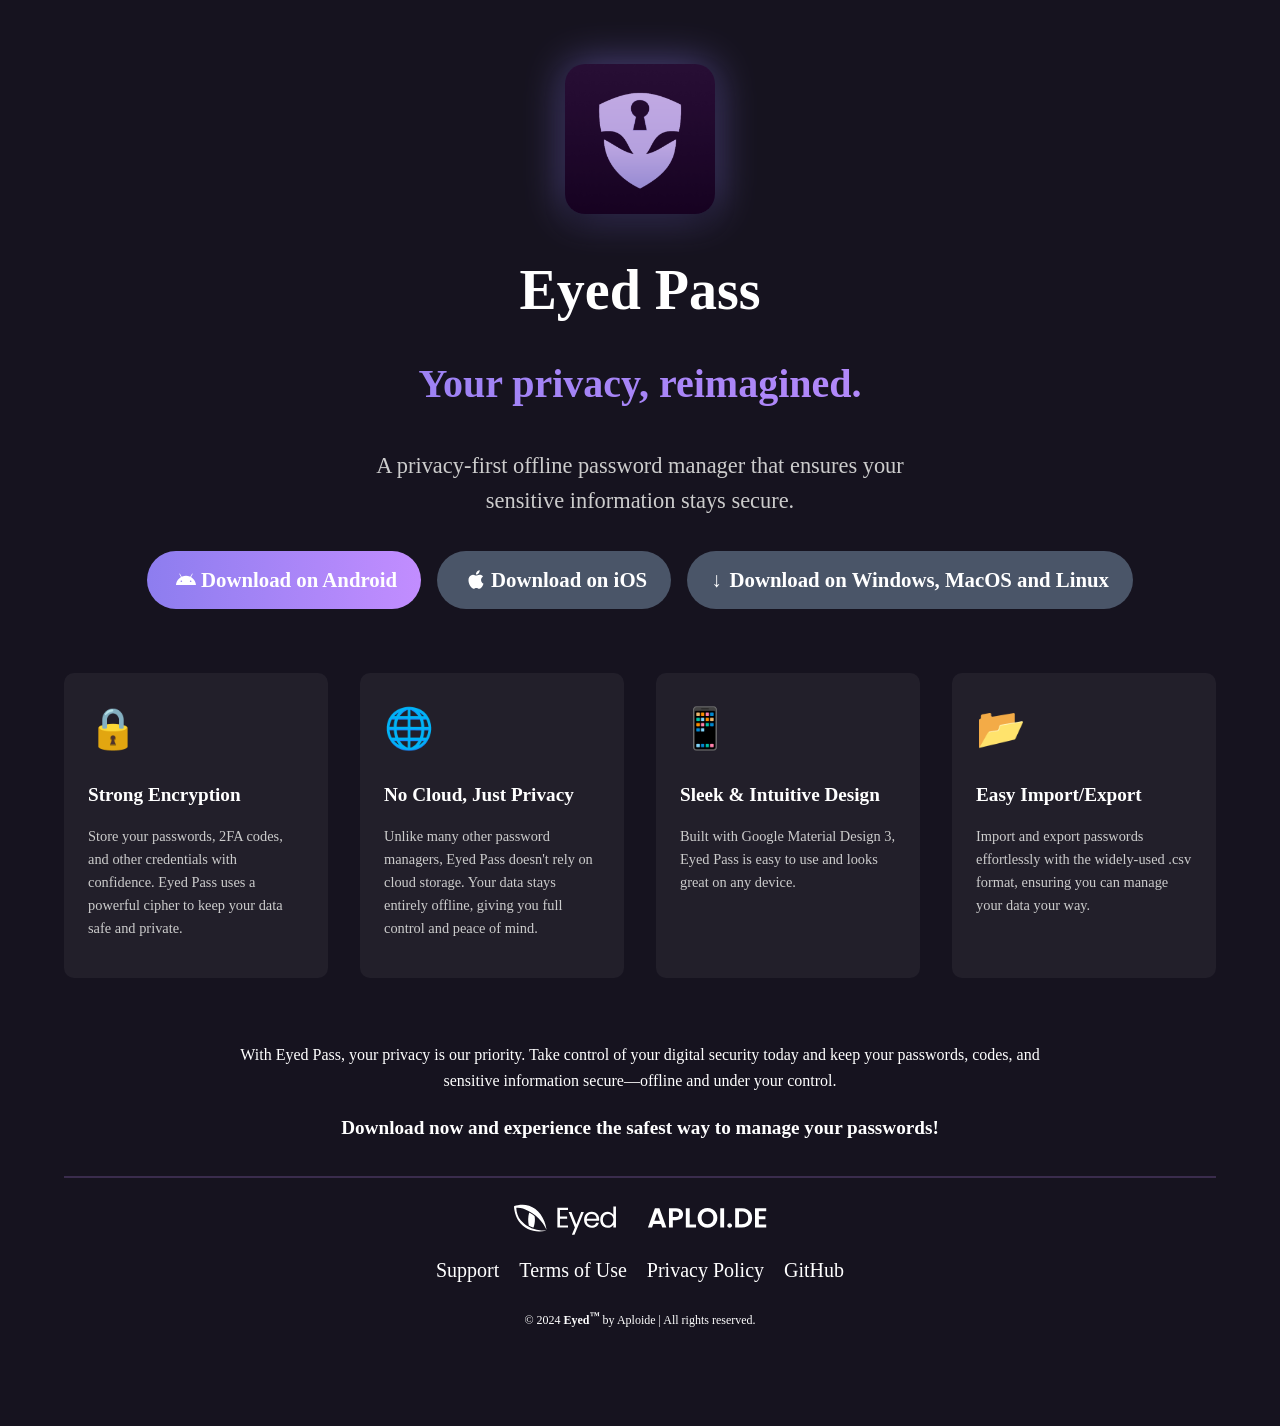
==== eyed-pass/index.html @ a92f7ce1 "Added Eyed Pass, reformatted the code structure" ====
<!DOCTYPE html>
<html lang="en">

<head>
    <meta charset="UTF-8">
    <meta name="viewport" content="width=device-width, initial-scale=1.0">

    <!-- Image preload -->
    <link rel="preload" href="./assets/img/applogo.png" media="all" onload="this.media='all'">

    <!-- Font preload -->
    <link rel="preload" href="/assets/font/Reg.woff2" as="font" type="font/woff2" crossorigin="anonymous">
    <link rel="preload" href="/assets/font/Mdm.woff2" as="font" type="font/woff2" crossorigin="anonymous">

    <!-- CSS Styling -->
    <link rel="stylesheet" href="/assets/css/fonts.css" media="all" onload="this.media='all'">
    <link rel="stylesheet" href="./assets/css/style.css" media="all" onload="this.media='all'">


    <!-- Main metadata -->
    <meta http-equiv="content-type" content="text/html;charset=utf-8" />
    <meta name="viewport" content="width=device-width, initial-scale=1.0">
    <title>Eyed Pass - Private Vault.</title>
    <meta name="description" content="A privacy-first offline password manager that ensures your sensitive informationstays secure.">
    <meta name="author" content="Aploide, Carlo Esposito">
    <link rel="canonical" href="https://aploi.de/eyed-pass/">
    <link rel="shortcut icon" href="./favicon.ico" type="image/png">
    <link rel="icon" type="image/x-icon" href="./favicon.ico">
    <meta property="og:url" content="https://aploi.de/eyed-pass">
    <meta property="og:type" content="website">
    <meta property="og:title" content="Eyed Pass - Private Vault.">
    <meta property="og:description" content="A privacy-first offline password manager that ensures your sensitive informationstays secure.">
    <meta property="og:image" content="/assets/img/eyed-pass.og.jpg">
    <meta property="og:image:alt" content="Eyed Pass Website">
    <meta property="og:locale" content="en_US">
    <meta property="og:site_name" content="Eyed Pass - Private Vault.">

</head>

<body>
    <main>
        <section class="hero">
            <div class="app-icon">
                <div class="icon-glow"></div>
                <img src="./assets/img/applogo.png" alt="Eyed Pass Icon" width="150px" height="150px">
            </div>

            <h1>Eyed Pass</h1>
            <p class="tagline">Your privacy, reimagined.</p>
            <p class="description">A privacy-first offline password manager that ensures your sensitive information
                stays secure.</p>

            <div class="download-buttons">
                <a href="https://play.google.com/store/apps/details?id=de.aploi.eyedpass" class="button">
                    <img src="./assets/img/android.svg" alt="Android Icon" width="30px" height="20px">
                    <span class="text">Download on Android</span>
                </a>
                <a href="" class="button coming-soon">
                    <img src="./assets/img/apple.svg" alt="Apple Icon" width="30px" height="20px">
                    <span class="text">Download on iOS</span>
                    <span class="overlay">Coming Soon</span>
                </a>
                <a href="" class="button coming-soon">
                    <span class="icon">&#x2193;</span>
                    <span class="text">Download on Windows, MacOS and Linux</span>
                    <span class="overlay">Coming Soon</span>
                </a>
            </div>

        </section>

        <section class="features">
            <div class="feature">
                <div class="feature-icon">🔒</div>
                <h3>Strong Encryption</h3>
                <p>Store your passwords, 2FA codes, and other credentials with confidence. Eyed Pass uses a powerful
                    cipher to keep your data safe and private.</p>
            </div>
            <div class="feature">
                <div class="feature-icon">🌐</div>
                <h3>No Cloud, Just Privacy</h3>
                <p>Unlike many other password managers, Eyed Pass doesn't rely on cloud storage. Your data stays
                    entirely offline, giving you full control and peace of mind.</p>
            </div>
            <div class="feature">
                <div class="feature-icon">📱</div>
                <h3>Sleek & Intuitive Design</h3>
                <p>Built with Google Material Design 3, Eyed Pass is easy to use and looks great on any device.</p>
            </div>
            <div class="feature">
                <div class="feature-icon">📂</div>
                <h3>Easy Import/Export</h3>
                <p>Import and export passwords effortlessly with the widely-used .csv format, ensuring you can manage
                    your data your way.</p>
            </div>
        </section>

        <section class="CTA">
            <p>With Eyed Pass, your privacy is our priority. Take control of your digital security today and keep your
                passwords, codes, and sensitive information secure—offline and under your control.</p>
            <p class="emphasis">Download now and experience the safest way to manage your passwords!</p>
        </section>

        <footer>
            <a href="https://aploi.de"><img src="/assets/img/logos.svg" alt="Eyed and Aploide Logos"></a>
            <div class="l-links">
                <a href="mailto:yo@aploi.de">Support</a>
                <a href="https://aploi.de/eyed-TOS">Terms of Use</a>
                <a href="https://aploi.de/privacy">Privacy Policy</a>
                <a href="https://github.com/aploide">GitHub</a>
            </div>
            <div class="copyright">
                <p>© 2024 <strong>Eyed<sup>™</sup></strong> by Aploide | All rights reserved.</p>
            </div>
        </footer>

    </main>
</body>

</html>
---- eyed-pass/assets/css/style.css ----
:root {
    --bg-color: #16131F;
    --text-color: #ffffff;
    --text-secondary: #cccccc;
    --main-accent: #8D7DEF;
    --bright-accent: #C28DFF;
    --non-focused-accent: #c28dff34;
}

body, html {
    margin: 0 auto;
    padding: 2rem;
    max-width: 1700px;
    font-family: 'Reg';
    background-color: var(--bg-color);
    color: var(--text-color);
    line-height: 1.6;
}

.hero {
    text-align: center;
    margin-bottom: 4rem;
}

.app-icon {
    position: relative;
    width: 150px;
    height: 150px;
    margin: 0 auto 2rem;
}

.icon-glow {
    position: absolute;
    top: 0;
    left: 0;
    width: 100%;
    height: 100%;
    background-color: var(--main-accent);
    border-radius: 20px;
    filter: blur(20px);
    opacity: 0.5;
    animation: glow 5s infinite alternate;
}

@keyframes glow {
    0% { opacity: 0.2; }
    100% { opacity: 0.3; }
}

.app-icon img {
    position: relative;
    border-radius: 20px;
    box-shadow: 0 10px 20px rgba(0, 0, 0, 0.3);
}

h1 {
    font-family: 'Mdm';
    font-size: 3.5rem;
    margin: 1rem;
}

.tagline {
    font-size: 2.5rem;
    font-weight: bold;
    background: linear-gradient(to right, var(--main-accent), var(--bright-accent));
    -webkit-background-clip: text;
    background-clip: text;
    -webkit-text-fill-color: transparent;
    margin: 1rem;
}

.description {
    font-size: 1.4rem;
    color: var(--text-secondary);
    max-width: 600px;
    margin: 2rem auto 2rem;
}

.download-buttons {
    display: flex;
    flex-wrap: wrap;
    justify-content: center;
    gap: 1rem;
    margin: 2rem auto 2rem;
}

.button {
    display: inline-flex;
    align-items: center;
    padding: 0.75rem 1.5rem;
    border-radius: 99px;
    background: linear-gradient(to right, var(--main-accent), var(--bright-accent));
    color: var(--text-color);
    text-decoration: none;
    font-size: 1.3rem;
    font-weight: bold;
    transition: all 0.3s ease;
    position: relative;
    overflow: hidden;
    display: flex;
    align-items: center;
    justify-content: center;
}

.button:hover {
    transform: translateY(-2px);
    box-shadow: 0 4px 6px rgba(0, 0, 0, 0.1);
}

.button.coming-soon {
    background: #4a5568;
    cursor: not-allowed;
}

.button .icon {
    margin-right: 0.5rem;
}

.button .overlay {
    position: absolute;
    top: 0;
    left: 0;
    width: 100%;
    height: 100%;
    display: flex;
    align-items: center;
    justify-content: center;
    background-color: rgba(0, 0, 0, 0.8);
    opacity: 0;
    transition: opacity 0.3s ease;
}

.button.coming-soon:hover .overlay {
    opacity: 1;
}

.features {
    display: grid;
    grid-template-columns: repeat(auto-fit, minmax(250px, 1fr));
    gap: 2rem;
    margin-bottom: 4rem;
}

.feature {
    background-color: rgba(255, 255, 255, 0.05);
    border-radius: 10px;
    padding: 1.5rem;
    transition: all 0.3s ease;
}

.feature:hover {
    background-color: rgba(255, 255, 255, 0.1);
    transform: translateY(-5px);
}

.feature-icon {
    font-size: 2.5rem;
    margin-bottom: 1rem;
}

.feature h3 {
    font-size: 1.2rem;
    margin-bottom: 0.5rem;
}

.feature p {
    color: var(--text-secondary);
    font-size: 0.9rem;
}

.CTA {
    text-align: center;
    max-width: 800px;
    margin: 0 auto;
}


.CTA .emphasis {
    font-size: 1.2rem;
    font-weight: bold;
    margin-bottom: 2rem;
}

@media (max-width: 768px) {
    h1 {
        font-size: 3rem;
    }

    .tagline {
        font-size: 2rem;
    }

    .description {
        font-size: 1.25rem;
    }

    .download-buttons {
        flex-direction: column;
        align-items: stretch;
        align-content: center;
    }

    .button {
        width: 80%;
    
    }
}



/* Footer */

footer{
    border-top: 2px solid var(--non-focused-accent);
    padding: 20px;

    display: flex;
    flex-wrap: nowrap;
    flex-direction: column;
    align-items: center;

    gap: 10px;
}

footer img{
    width: clamp(270px, 10vw, 430px);
}

.l-links{
    display: flex;
    flex-wrap: wrap;
    flex-direction: row;
    align-items: center;
    justify-content: center;
    gap: 20px;
}

.l-links a{
    text-decoration: none;
    font-family: 'Mdm';
    font-size: clamp(16px, 2vw, 20px);
    color: white;

    transition: 250ms;
}

.l-links a:hover{
    color: var(--bright-accent);

    transition: 250ms;
}


.copyright{
    font-size: 12px;
}
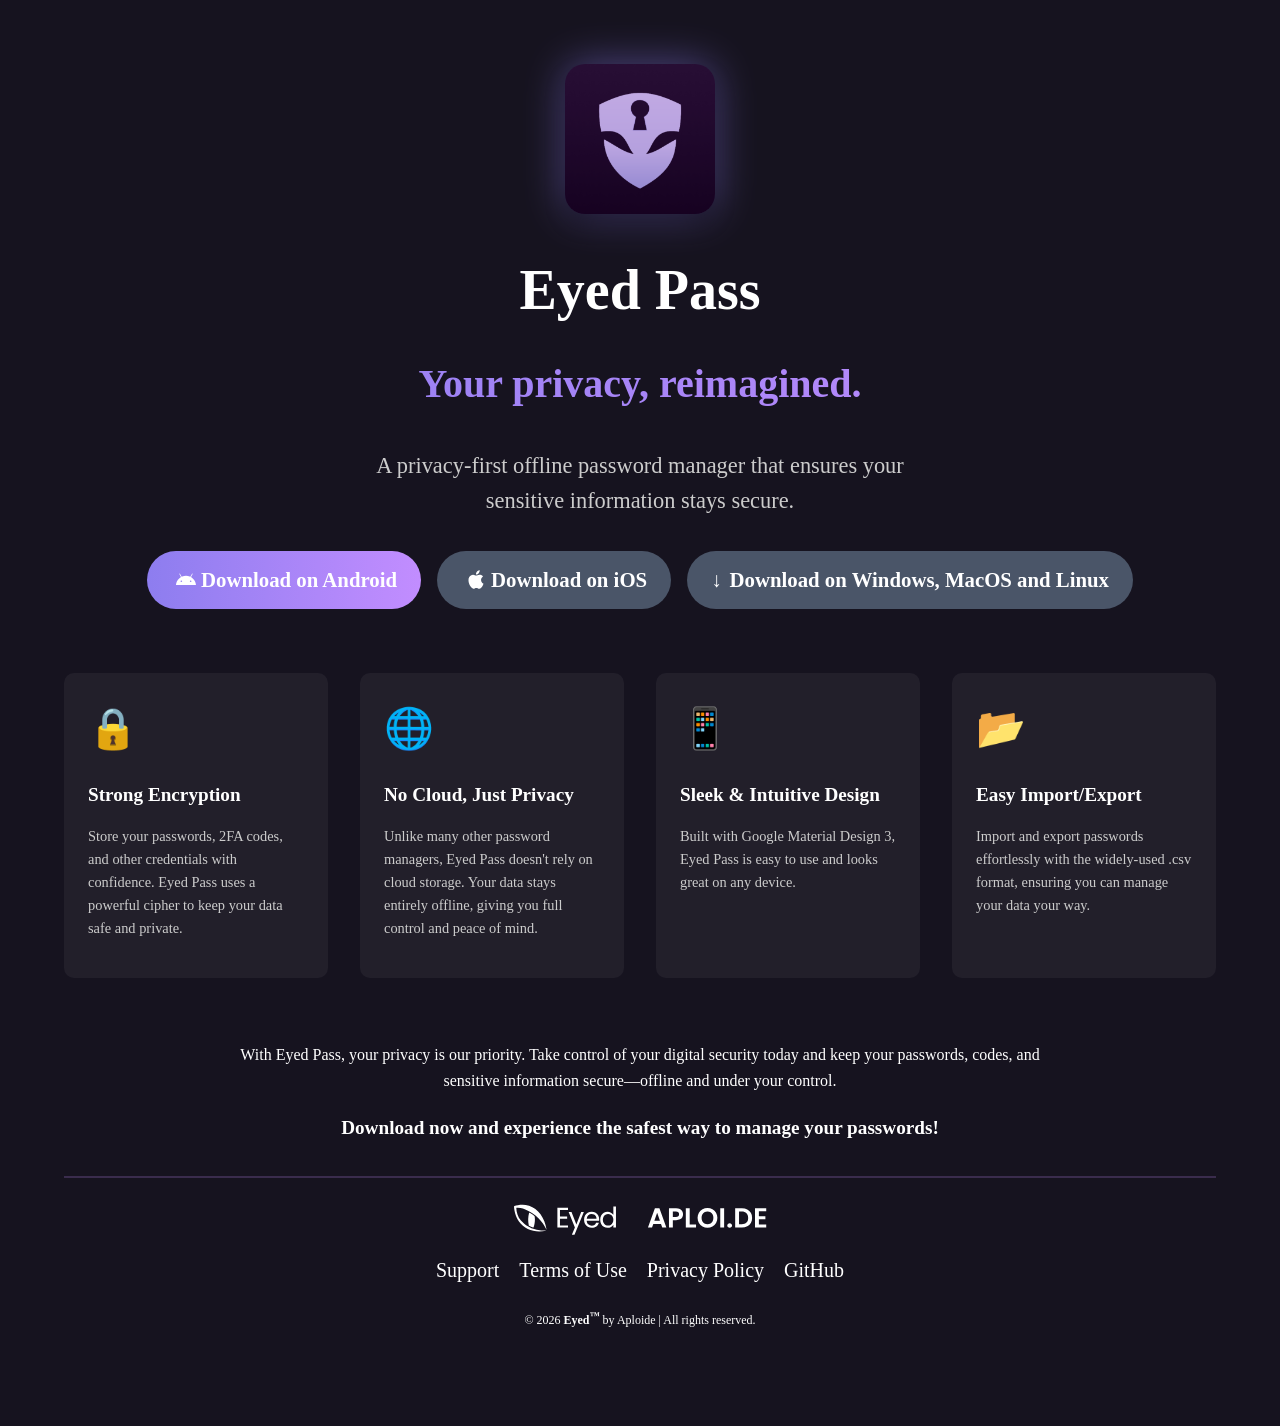
==== commit 1a0c8d3b: "Major Style change on the main page, fixed few elements, optimized the styles." ====
--- a/eyed-pass/index.html
+++ b/eyed-pass/index.html
@@ -15,13 +15,15 @@
     <!-- CSS Styling -->
     <link rel="stylesheet" href="/assets/css/fonts.css" media="all" onload="this.media='all'">
     <link rel="stylesheet" href="./assets/css/style.css" media="all" onload="this.media='all'">
+    <link rel="stylesheet" href="/assets/css/footer.css" media="all" onload="this.media='all'">
 
 
     <!-- Main metadata -->
     <meta http-equiv="content-type" content="text/html;charset=utf-8" />
     <meta name="viewport" content="width=device-width, initial-scale=1.0">
     <title>Eyed Pass - Private Vault.</title>
-    <meta name="description" content="A privacy-first offline password manager that ensures your sensitive informationstays secure.">
+    <meta name="description"
+        content="A privacy-first offline password manager that ensures your sensitive informationstays secure.">
     <meta name="author" content="Aploide, Carlo Esposito">
     <link rel="canonical" href="https://aploi.de/eyed-pass/">
     <link rel="shortcut icon" href="./favicon.ico" type="image/png">
@@ -29,7 +31,8 @@
     <meta property="og:url" content="https://aploi.de/eyed-pass">
     <meta property="og:type" content="website">
     <meta property="og:title" content="Eyed Pass - Private Vault.">
-    <meta property="og:description" content="A privacy-first offline password manager that ensures your sensitive informationstays secure.">
+    <meta property="og:description"
+        content="A privacy-first offline password manager that ensures your sensitive informationstays secure.">
     <meta property="og:image" content="/assets/img/eyed-pass.og.jpg">
     <meta property="og:image:alt" content="Eyed Pass Website">
     <meta property="og:locale" content="en_US">
@@ -110,11 +113,16 @@
                 <a href="https://github.com/aploide">GitHub</a>
             </div>
             <div class="copyright">
-                <p>© 2024 <strong>Eyed<sup>™</sup></strong> by Aploide | All rights reserved.</p>
+                <p>© <span id="current-year"></span> <strong>Eyed<sup>™</sup></strong> by Aploide | All rights reserved.
+                </p>
             </div>
         </footer>
 
     </main>
+    <script>
+        // Current year Copyright
+        document.getElementById('current-year').textContent = new Date().getFullYear();
+    </script>
 </body>
 
 </html>
--- a/eyed-pass/assets/css/style.css
+++ b/eyed-pass/assets/css/style.css
@@ -205,52 +205,3 @@
     
     }
 }
-
-
-
-/* Footer */
-
-footer{
-    border-top: 2px solid var(--non-focused-accent);
-    padding: 20px;
-
-    display: flex;
-    flex-wrap: nowrap;
-    flex-direction: column;
-    align-items: center;
-
-    gap: 10px;
-}
-
-footer img{
-    width: clamp(270px, 10vw, 430px);
-}
-
-.l-links{
-    display: flex;
-    flex-wrap: wrap;
-    flex-direction: row;
-    align-items: center;
-    justify-content: center;
-    gap: 20px;
-}
-
-.l-links a{
-    text-decoration: none;
-    font-family: 'Mdm';
-    font-size: clamp(16px, 2vw, 20px);
-    color: white;
-
-    transition: 250ms;
-}
-
-.l-links a:hover{
-    color: var(--bright-accent);
-
-    transition: 250ms;
-}
-
-
-.copyright{
-    font-size: 12px;
-}
--- a/assets/css/footer.css
+++ b/assets/css/footer.css
@@ -0,0 +1,49 @@
+/* Footer */
+
+footer{
+    border-top: 2px solid var(--non-focused-accent);
+    padding: 20px;
+
+    display: flex;
+    flex-wrap: nowrap;
+    flex-direction: column;
+    align-items: center;
+
+    gap: 10px;
+}
+
+footer img{
+    width: clamp(270px, 10vw, 430px);
+}
+
+.l-links{
+    display: flex;
+    flex-wrap: wrap;
+    flex-direction: row;
+    align-items: center;
+    justify-content: center;
+    gap: 20px;
+}
+
+.l-links a{
+    text-decoration: none;
+    font-family: 'Mdm';
+    font-size: clamp(16px, 2vw, 20px);
+    color: white;
+
+    transition: 250ms;
+}
+
+.l-links a:hover{
+    color: var(--bright-accent);
+
+    transition: 250ms;
+}
+
+.copyright{
+    font-size: 12px;
+}
+
+.copyright span{
+    display: inline;
+}
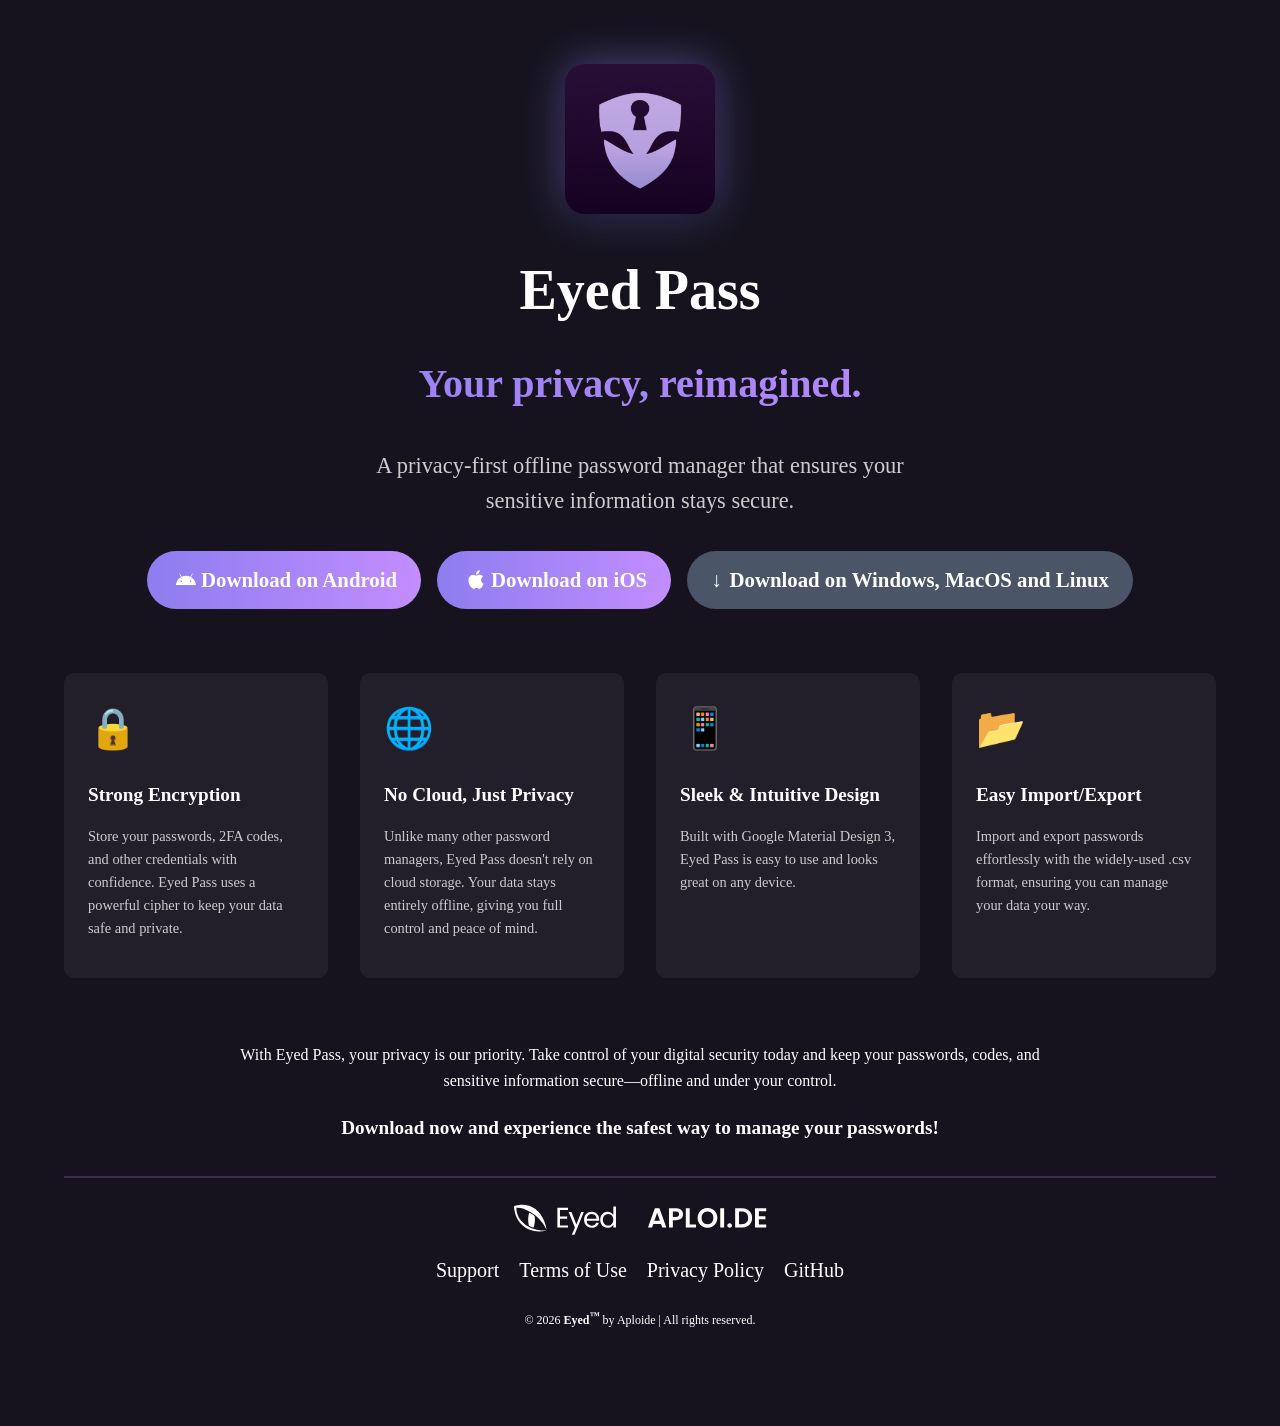
==== commit bb7e991e: "added the appstore download" ====
--- a/eyed-pass/index.html
+++ b/eyed-pass/index.html
@@ -58,7 +58,7 @@
                     <img src="./assets/img/android.svg" alt="Android Icon" width="30px" height="20px">
                     <span class="text">Download on Android</span>
                 </a>
-                <a href="" class="button coming-soon">
+                <a href="https://apps.apple.com/app/id6740422484" class="button">
                     <img src="./assets/img/apple.svg" alt="Apple Icon" width="30px" height="20px">
                     <span class="text">Download on iOS</span>
                     <span class="overlay">Coming Soon</span>
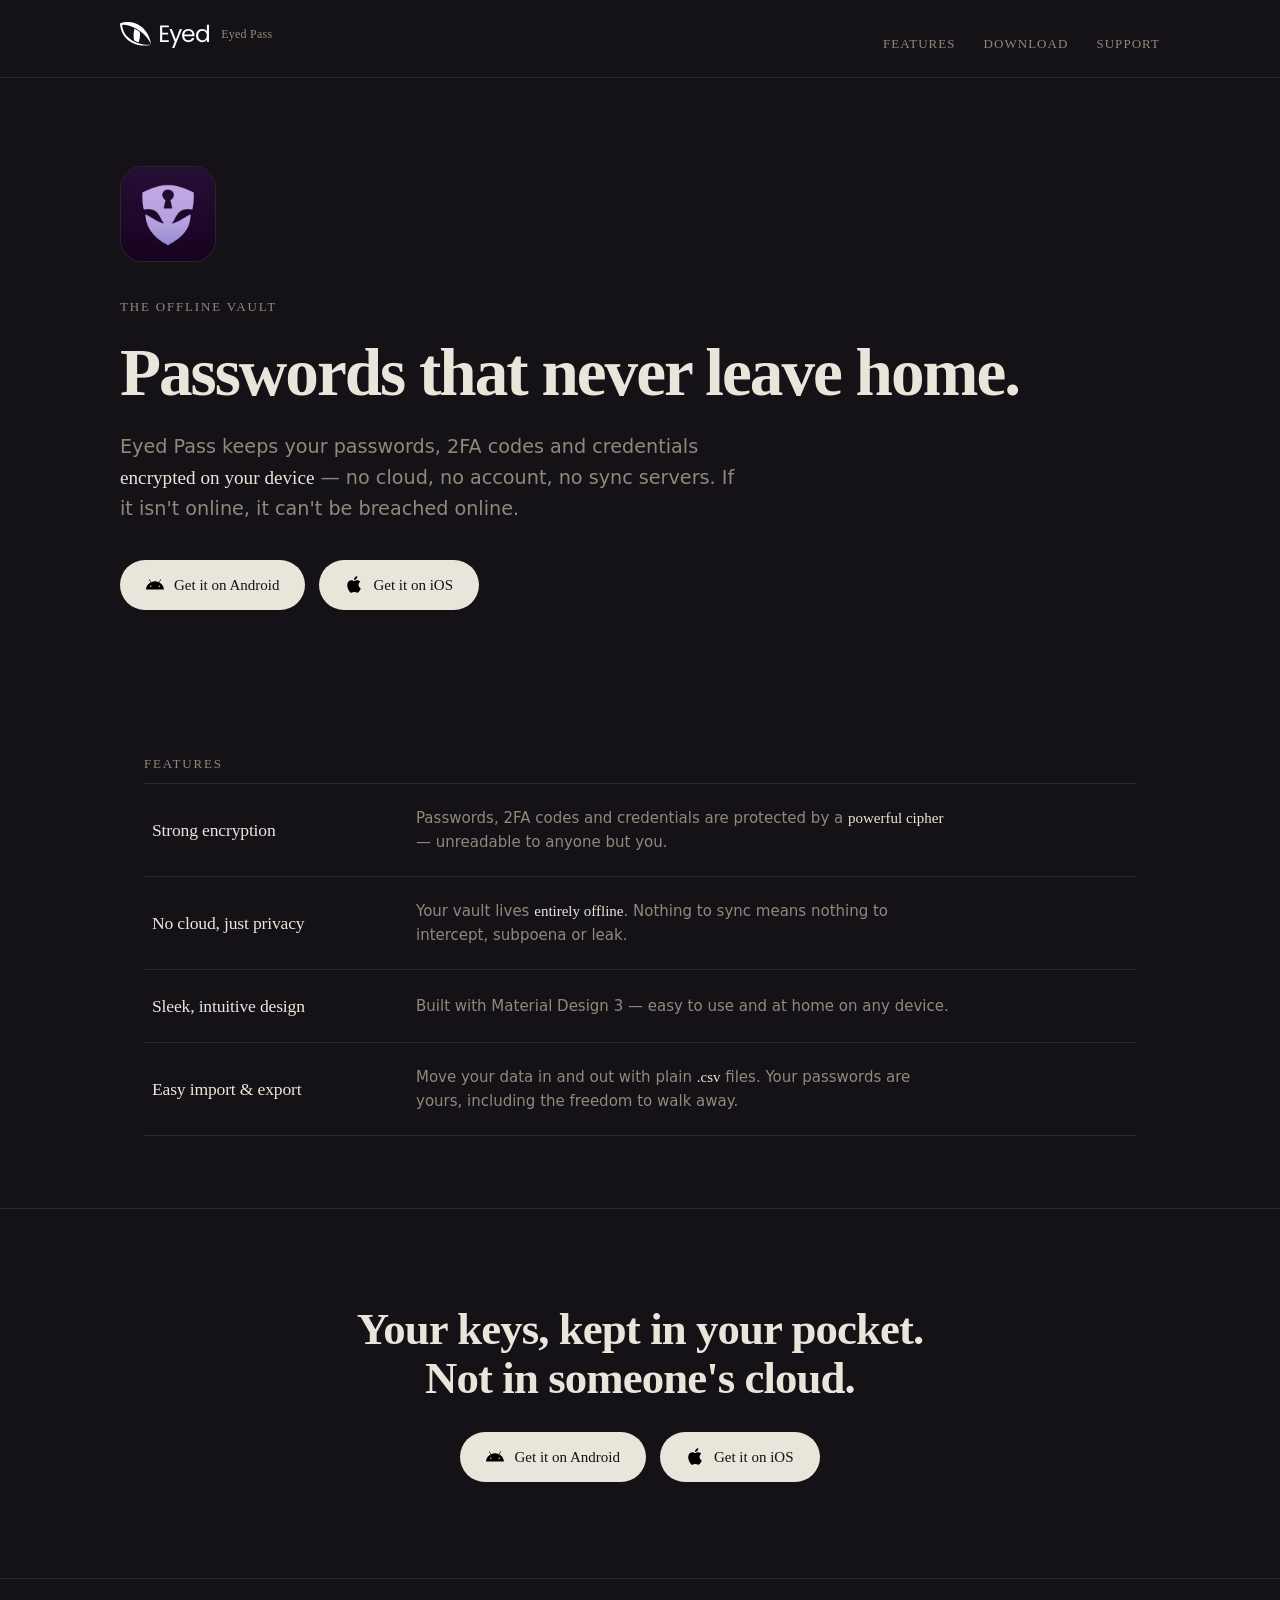
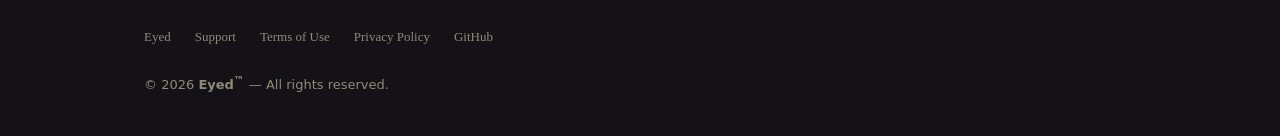
==== commit 868a8c20: "Restructure Eyed pages: split Eyed into Eyed Out and Eyed Pass, add shared page styles - Rename Eyed" ====
--- a/eyed-pass/index.html
+++ b/eyed-pass/index.html
@@ -1,128 +1,130 @@
 <!DOCTYPE html>
 <html lang="en">
-
 <head>
     <meta charset="UTF-8">
     <meta name="viewport" content="width=device-width, initial-scale=1.0">
 
-    <!-- Image preload -->
-    <link rel="preload" href="./assets/img/applogo.png" media="all" onload="this.media='all'">
-
-    <!-- Font preload -->
+    <!-- Fonts preload -->
     <link rel="preload" href="/assets/font/Reg.woff2" as="font" type="font/woff2" crossorigin="anonymous">
+    <link rel="preload" href="/assets/font/SBld.woff2" as="font" type="font/woff2" crossorigin="anonymous">
     <link rel="preload" href="/assets/font/Mdm.woff2" as="font" type="font/woff2" crossorigin="anonymous">
+    <link rel="preload" href="/assets/font/XBld.woff2" as="font" type="font/woff2" crossorigin="anonymous">
 
     <!-- CSS Styling -->
-    <link rel="stylesheet" href="/assets/css/fonts.css" media="all" onload="this.media='all'">
-    <link rel="stylesheet" href="./assets/css/style.css" media="all" onload="this.media='all'">
-    <link rel="stylesheet" href="/assets/css/footer.css" media="all" onload="this.media='all'">
-
+    <link rel="stylesheet" href="/assets/css/fonts.css">
+    <link rel="stylesheet" href="/assets/css/home.css">
+    <link rel="stylesheet" href="/assets/css/page.css">
 
     <!-- Main metadata -->
-    <meta http-equiv="content-type" content="text/html;charset=utf-8" />
-    <meta name="viewport" content="width=device-width, initial-scale=1.0">
-    <title>Eyed Pass - Private Vault.</title>
-    <meta name="description"
-        content="A privacy-first offline password manager that ensures your sensitive informationstays secure.">
-    <meta name="author" content="Aploide, Carlo Esposito">
+    <title>Eyed Pass — The Offline Vault</title>
+    <meta name="description" content="A privacy-first offline password manager that keeps your passwords, 2FA codes and sensitive information on your device — never in a cloud.">
+    <meta name="author" content="Eyed, Carlo Esposito">
     <link rel="canonical" href="https://aploi.de/eyed-pass/">
     <link rel="shortcut icon" href="./favicon.ico" type="image/png">
     <link rel="icon" type="image/x-icon" href="./favicon.ico">
     <meta property="og:url" content="https://aploi.de/eyed-pass">
     <meta property="og:type" content="website">
-    <meta property="og:title" content="Eyed Pass - Private Vault.">
-    <meta property="og:description"
-        content="A privacy-first offline password manager that ensures your sensitive informationstays secure.">
+    <meta property="og:title" content="Eyed Pass — The Offline Vault">
+    <meta property="og:description" content="A privacy-first offline password manager that keeps your passwords, 2FA codes and sensitive information on your device — never in a cloud.">
     <meta property="og:image" content="/assets/img/eyed-pass.og.jpg">
     <meta property="og:image:alt" content="Eyed Pass Website">
     <meta property="og:locale" content="en_US">
-    <meta property="og:site_name" content="Eyed Pass - Private Vault.">
+    <meta property="og:site_name" content="Eyed Pass — The Offline Vault">
+</head>
+<body>
 
-</head>
+    <nav>
+        <div class="wrap nav-inner">
+            <a href="/" class="wordmark">
+                <img src="/assets/img/Logo.svg" alt="Eyed" height="26">
+                <small>Eyed Pass</small>
+            </a>
+            <div class="nav-links">
+                <a href="#features">Features</a>
+                <a href="#download">Download</a>
+                <a href="mailto:yo@aploi.de">Support</a>
+            </div>
+        </div>
+    </nav>
 
-<body>
-    <main>
-        <section class="hero">
-            <div class="app-icon">
-                <div class="icon-glow"></div>
-                <img src="./assets/img/applogo.png" alt="Eyed Pass Icon" width="150px" height="150px">
-            </div>
-
-            <h1>Eyed Pass</h1>
-            <p class="tagline">Your privacy, reimagined.</p>
-            <p class="description">A privacy-first offline password manager that ensures your sensitive information
-                stays secure.</p>
-
-            <div class="download-buttons">
-                <a href="https://play.google.com/store/apps/details?id=de.aploi.eyedpass" class="button">
-                    <img src="./assets/img/android.svg" alt="Android Icon" width="30px" height="20px">
-                    <span class="text">Download on Android</span>
+    <header class="hero-product wrap">
+        <img class="app-icon" src="./assets/img/applogo.png" alt="Eyed Pass app icon" width="96" height="96">
+        <p class="eyebrow">The offline vault</p>
+        <h1>Passwords that never leave home.</h1>
+        <p class="lede">
+            Eyed Pass keeps your passwords, 2FA codes and credentials
+            <strong>encrypted on your device</strong> — no cloud, no account,
+            no sync servers. If it isn't online, it can't be breached online.
+        </p>
+        <div class="hero-actions" id="download">
+            <div class="download-list">
+                <a href="https://play.google.com/store/apps/details?id=de.aploi.eyedpass" class="btn">
+                    <img src="./assets/img/android.svg" alt="">
+                    Get it on Android
                 </a>
-                <a href="https://apps.apple.com/app/id6740422484" class="button">
-                    <img src="./assets/img/apple.svg" alt="Apple Icon" width="30px" height="20px">
-                    <span class="text">Download on iOS</span>
-                    <span class="overlay">Coming Soon</span>
-                </a>
-                <a href="" class="button coming-soon">
-                    <span class="icon">&#x2193;</span>
-                    <span class="text">Download on Windows, MacOS and Linux</span>
-                    <span class="overlay">Coming Soon</span>
+                <a href="https://apps.apple.com/app/id6740422484" class="btn">
+                    <img src="./assets/img/apple.svg" alt="">
+                    Get it on iOS
                 </a>
             </div>
+        </div>
+    </header>
 
-        </section>
+    <section class="page-section" id="features">
+        <div class="wrap">
+            <p class="section-label">Features</p>
+            <ul class="feature-list">
+                <li class="no-icon">
+                    <span class="feature-name">Strong encryption</span>
+                    <span class="feature-desc">Passwords, 2FA codes and credentials are protected by a <b>powerful cipher</b> — unreadable to anyone but you.</span>
+                </li>
+                <li class="no-icon">
+                    <span class="feature-name">No cloud, just privacy</span>
+                    <span class="feature-desc">Your vault lives <b>entirely offline</b>. Nothing to sync means nothing to intercept, subpoena or leak.</span>
+                </li>
+                <li class="no-icon">
+                    <span class="feature-name">Sleek, intuitive design</span>
+                    <span class="feature-desc">Built with Material Design 3 — easy to use and at home on any device.</span>
+                </li>
+                <li class="no-icon">
+                    <span class="feature-name">Easy import &amp; export</span>
+                    <span class="feature-desc">Move your data in and out with plain <b>.csv</b> files. Your passwords are yours, including the freedom to walk away.</span>
+                </li>
+            </ul>
+        </div>
+    </section>
 
-        <section class="features">
-            <div class="feature">
-                <div class="feature-icon">🔒</div>
-                <h3>Strong Encryption</h3>
-                <p>Store your passwords, 2FA codes, and other credentials with confidence. Eyed Pass uses a powerful
-                    cipher to keep your data safe and private.</p>
+    <section class="closing">
+        <div class="wrap">
+            <h2>Your keys, kept in your pocket.<br>Not in someone's cloud.</h2>
+            <div class="download-list" style="justify-content: center;">
+                <a href="https://play.google.com/store/apps/details?id=de.aploi.eyedpass" class="btn">
+                    <img src="./assets/img/android.svg" alt="">
+                    Get it on Android
+                </a>
+                <a href="https://apps.apple.com/app/id6740422484" class="btn">
+                    <img src="./assets/img/apple.svg" alt="">
+                    Get it on iOS
+                </a>
             </div>
-            <div class="feature">
-                <div class="feature-icon">🌐</div>
-                <h3>No Cloud, Just Privacy</h3>
-                <p>Unlike many other password managers, Eyed Pass doesn't rely on cloud storage. Your data stays
-                    entirely offline, giving you full control and peace of mind.</p>
-            </div>
-            <div class="feature">
-                <div class="feature-icon">📱</div>
-                <h3>Sleek & Intuitive Design</h3>
-                <p>Built with Google Material Design 3, Eyed Pass is easy to use and looks great on any device.</p>
-            </div>
-            <div class="feature">
-                <div class="feature-icon">📂</div>
-                <h3>Easy Import/Export</h3>
-                <p>Import and export passwords effortlessly with the widely-used .csv format, ensuring you can manage
-                    your data your way.</p>
-            </div>
-        </section>
+        </div>
+    </section>
 
-        <section class="CTA">
-            <p>With Eyed Pass, your privacy is our priority. Take control of your digital security today and keep your
-                passwords, codes, and sensitive information secure—offline and under your control.</p>
-            <p class="emphasis">Download now and experience the safest way to manage your passwords!</p>
-        </section>
-
-        <footer>
-            <a href="https://aploi.de"><img src="/assets/img/logos.svg" alt="Eyed and Aploide Logos"></a>
-            <div class="l-links">
+    <footer>
+        <div class="wrap footer-inner">
+            <div class="footer-links">
+                <a href="https://aploi.de">Eyed</a>
                 <a href="mailto:yo@aploi.de">Support</a>
-                <a href="https://aploi.de/eyed-TOS">Terms of Use</a>
-                <a href="https://aploi.de/privacy">Privacy Policy</a>
+                <a href="/eyed-TOS/">Terms of Use</a>
+                <a href="/privacy/">Privacy Policy</a>
                 <a href="https://github.com/aploide">GitHub</a>
             </div>
-            <div class="copyright">
-                <p>© <span id="current-year"></span> <strong>Eyed<sup>™</sup></strong> by Aploide | All rights reserved.
-                </p>
-            </div>
-        </footer>
+            <p class="copyright">© <span id="current-year"></span> <strong>Eyed<sup>™</sup></strong> — All rights reserved.</p>
+        </div>
+    </footer>
 
-    </main>
     <script>
-        // Current year Copyright
         document.getElementById('current-year').textContent = new Date().getFullYear();
     </script>
 </body>
-
-</html>+</html>
--- a/assets/css/home.css
+++ b/assets/css/home.css
@@ -0,0 +1,442 @@
+/* Eyed — homepage. Ivory on warm charcoal, everywhere — the eye included. */
+
+:root {
+    --ink: #141216;
+    --ink-2: #191619;
+    --paper: #EAE5DA;
+    --dim: #8F897C;
+    --line: #2B272E;
+    --accent: #8FAE9F;
+}
+
+* {
+    margin: 0;
+    padding: 0;
+    box-sizing: border-box;
+}
+
+::selection {
+    background: var(--paper);
+    color: var(--ink);
+}
+
+html {
+    scroll-behavior: smooth;
+}
+
+body {
+    font-family: 'Reg', system-ui, sans-serif;
+    background: var(--ink);
+    color: var(--paper);
+    line-height: 1.6;
+    min-height: 100vh;
+    -webkit-font-smoothing: antialiased;
+}
+
+a {
+    color: inherit;
+}
+
+.wrap {
+    max-width: 1040px;
+    margin: 0 auto;
+    padding: 0 24px;
+}
+
+/* ---------- nav ---------- */
+
+nav {
+    border-bottom: 1px solid var(--line);
+}
+
+.nav-inner {
+    display: flex;
+    align-items: baseline;
+    justify-content: space-between;
+    padding: 22px 0;
+}
+
+.wordmark {
+    display: flex;
+    align-items: center;
+    text-decoration: none;
+}
+
+.wordmark img {
+    display: block;
+    height: 26px;
+    width: auto;
+}
+
+.wordmark small {
+    font-family: 'Reg';
+    font-size: 12px;
+    color: var(--dim);
+    letter-spacing: 0.02em;
+    margin-left: 12px;
+}
+
+.nav-links {
+    display: flex;
+    gap: 28px;
+}
+
+.nav-links a {
+    font-family: 'Mdm';
+    font-size: 13px;
+    letter-spacing: 0.08em;
+    text-transform: uppercase;
+    text-decoration: none;
+    color: var(--dim);
+    transition: color 0.2s;
+}
+
+.nav-links a:hover,
+.nav-links a:focus-visible {
+    color: var(--paper);
+}
+
+/* ---------- hero ---------- */
+
+.hero {
+    display: grid;
+    grid-template-columns: minmax(0, 1fr) auto;
+    align-items: center;
+    gap: 48px;
+    padding: 96px 0 80px;
+}
+
+.eyebrow {
+    font-family: 'Mdm';
+    font-size: 13px;
+    letter-spacing: 0.14em;
+    text-transform: uppercase;
+    color: var(--dim);
+    margin-bottom: 20px;
+}
+
+.hero h1 {
+    font-family: 'XBld';
+    font-size: clamp(2.6rem, 6vw, 4.6rem);
+    line-height: 1.02;
+    letter-spacing: -0.03em;
+    margin-bottom: 26px;
+}
+
+.hero .lede {
+    font-size: clamp(1.05rem, 1.6vw, 1.2rem);
+    color: var(--dim);
+    max-width: 30em;
+    margin-bottom: 36px;
+}
+
+.hero .lede strong {
+    font-family: 'SBld';
+    font-weight: normal;
+    color: var(--paper);
+}
+
+.hero-actions {
+    display: flex;
+    align-items: center;
+    gap: 24px;
+    flex-wrap: wrap;
+}
+
+.btn {
+    font-family: 'SBld';
+    font-size: 15px;
+    text-decoration: none;
+    color: var(--ink);
+    background: var(--paper);
+    padding: 13px 26px;
+    border-radius: 999px;
+    transition: background 0.2s;
+}
+
+.btn:hover,
+.btn:focus-visible {
+    background: var(--accent);
+}
+
+.quiet-link {
+    font-family: 'Mdm';
+    font-size: 14px;
+    color: var(--dim);
+    text-decoration: none;
+    border-bottom: 1px solid var(--line);
+    padding-bottom: 2px;
+    transition: color 0.2s, border-color 0.2s;
+}
+
+.quiet-link:hover,
+.quiet-link:focus-visible {
+    color: var(--paper);
+    border-color: var(--accent);
+}
+
+/* ---------- the eye ---------- */
+
+.eye-figure {
+    text-align: center;
+    user-select: none;
+}
+
+.eye-svg {
+    width: min(300px, 70vw);
+    height: auto;
+    display: block;
+    margin: 0 auto 14px;
+    cursor: pointer;
+}
+
+/* The eye shuts only when you point at it: the drawing squashes vertically
+   and fades while a crisp closed-lid line fades in over it. */
+
+.eye-all {
+    transform-box: view-box;
+    transform-origin: 50% 50%;
+    transition: transform 0.15s ease-out, opacity 0.12s ease-out;
+}
+
+.eye-lid {
+    opacity: 0;
+    transition: opacity 0.12s ease-out;
+}
+
+.eye-svg:hover .eye-all {
+    transform: scaleY(0.1);
+    opacity: 0;
+}
+
+.eye-svg:hover .eye-lid {
+    opacity: 1;
+}
+
+.eye-iris {
+    transition: transform 0.25s ease-out;
+}
+
+.eye-caption {
+    font-size: 13px;
+    color: var(--dim);
+    max-width: 22em;
+    margin: 0 auto;
+}
+
+/* ---------- manifesto pull quote ---------- */
+
+.manifesto-quote {
+    border-top: 1px solid var(--line);
+    border-bottom: 1px solid var(--line);
+    padding: 64px 0;
+}
+
+.manifesto-quote blockquote {
+    font-family: 'Lig';
+    font-size: clamp(1.5rem, 3.4vw, 2.4rem);
+    line-height: 1.25;
+    letter-spacing: -0.01em;
+    max-width: 22em;
+}
+
+.manifesto-quote blockquote em {
+    font-family: 'SBld';
+    font-style: normal;
+}
+
+.manifesto-quote .quiet-link {
+    display: inline-block;
+    margin-top: 24px;
+}
+
+/* ---------- products index ---------- */
+
+.products {
+    padding: 80px 0 40px;
+}
+
+.section-label {
+    font-family: 'Mdm';
+    font-size: 13px;
+    letter-spacing: 0.14em;
+    text-transform: uppercase;
+    color: var(--dim);
+    margin-bottom: 8px;
+}
+
+.products > .wrap > p {
+    color: var(--dim);
+    max-width: 36em;
+    margin-bottom: 40px;
+}
+
+.product-list {
+    list-style: none;
+    border-top: 1px solid var(--line);
+}
+
+.product-list a {
+    display: grid;
+    grid-template-columns: 200px minmax(0, 1fr) auto;
+    align-items: baseline;
+    gap: 24px;
+    padding: 26px 8px;
+    border-bottom: 1px solid var(--line);
+    text-decoration: none;
+    transition: background 0.2s;
+}
+
+.product-list a:hover,
+.product-list a:focus-visible {
+    background: var(--ink-2);
+}
+
+.product-name {
+    font-family: 'SBld';
+    font-size: 1.25rem;
+    letter-spacing: -0.01em;
+}
+
+.product-desc {
+    color: var(--dim);
+    font-size: 15px;
+    max-width: 34em;
+}
+
+.product-list a:hover .product-desc {
+    color: var(--paper);
+}
+
+.product-where {
+    font-family: 'Mdm';
+    font-size: 12px;
+    letter-spacing: 0.06em;
+    color: var(--dim);
+    white-space: nowrap;
+}
+
+.product-list a:hover .product-where {
+    color: var(--accent);
+}
+
+/* ---------- house rules ---------- */
+
+.rules {
+    padding: 40px 0 96px;
+}
+
+.rules ul {
+    list-style: none;
+    max-width: 40em;
+}
+
+.rules li {
+    padding: 14px 0;
+    border-bottom: 1px solid var(--line);
+    color: var(--dim);
+}
+
+.rules li strong {
+    font-family: 'SBld';
+    font-weight: normal;
+    color: var(--paper);
+    margin-right: 8px;
+}
+
+/* ---------- footer ---------- */
+
+footer {
+    border-top: 1px solid var(--line);
+    padding: 48px 0 40px;
+}
+
+.footer-inner {
+    display: flex;
+    flex-direction: column;
+    gap: 24px;
+}
+
+.footer-note {
+    color: var(--dim);
+    font-size: 14px;
+    max-width: 40em;
+}
+
+.footer-links {
+    display: flex;
+    flex-wrap: wrap;
+    gap: 24px;
+}
+
+.footer-links a {
+    font-family: 'Mdm';
+    font-size: 13px;
+    color: var(--dim);
+    text-decoration: none;
+    transition: color 0.2s;
+}
+
+.footer-links a:hover,
+.footer-links a:focus-visible {
+    color: var(--paper);
+}
+
+.copyright {
+    font-size: 13px;
+    color: var(--dim);
+}
+
+/* ---------- a11y & motion ---------- */
+
+a:focus-visible,
+.btn:focus-visible {
+    outline: 2px solid var(--accent);
+    outline-offset: 3px;
+}
+
+@media (prefers-reduced-motion: reduce) {
+    html { scroll-behavior: auto; }
+    .eye-iris { transition: none; }
+    * { transition: none !important; }
+}
+
+/* ---------- responsive ---------- */
+
+@media (max-width: 860px) {
+    .hero {
+        grid-template-columns: 1fr;
+        padding: 64px 0 56px;
+    }
+
+    .eye-figure {
+        order: -1;
+        text-align: left;
+    }
+
+    .eye-svg {
+        margin: 0 0 12px;
+        width: min(220px, 60vw);
+    }
+
+    .eye-caption {
+        margin: 0;
+    }
+
+    .product-list a {
+        grid-template-columns: 1fr;
+        gap: 6px;
+    }
+
+    .product-where {
+        white-space: normal;
+    }
+
+    .nav-links {
+        gap: 18px;
+    }
+
+    .wordmark small {
+        display: none;
+    }
+}
--- a/assets/css/page.css
+++ b/assets/css/page.css
@@ -0,0 +1,233 @@
+/* Eyed — product pages. Loaded after home.css; adds the pieces
+   product pages need: feature index, FAQ, downloads, app icon. */
+
+/* product hero */
+
+.hero-product {
+    padding: 88px 0 72px;
+    max-width: 1040px;
+    margin: 0 auto;
+}
+
+.hero-product .lede {
+    font-size: clamp(1.05rem, 1.6vw, 1.2rem);
+    color: var(--dim);
+    max-width: 32em;
+    margin-bottom: 36px;
+}
+
+.hero-product .lede strong {
+    font-family: 'SBld';
+    font-weight: normal;
+    color: var(--paper);
+}
+
+.hero-product h1 {
+    font-family: 'XBld';
+    font-size: clamp(2.4rem, 5.4vw, 4.2rem);
+    line-height: 1.04;
+    letter-spacing: -0.03em;
+    margin-bottom: 24px;
+    max-width: 14em;
+}
+
+.platform-note {
+    font-size: 13px;
+    color: var(--dim);
+    margin-top: 16px;
+}
+
+/* app icon (Eyed Pass) */
+
+.app-icon {
+    width: 96px;
+    height: 96px;
+    border-radius: 22px;
+    margin-bottom: 28px;
+    border: 1px solid var(--line);
+}
+
+/* feature index — same list grammar as the homepage products */
+
+.feature-list {
+    list-style: none;
+    border-top: 1px solid var(--line);
+}
+
+.feature-list li {
+    display: grid;
+    grid-template-columns: 56px 240px minmax(0, 1fr);
+    align-items: center;
+    gap: 24px;
+    padding: 22px 8px;
+    border-bottom: 1px solid var(--line);
+}
+
+.feature-list li.no-icon {
+    grid-template-columns: 240px minmax(0, 1fr);
+}
+
+.feature-icon {
+    width: 40px;
+    height: 40px;
+    opacity: 0.85;
+}
+
+.feature-name {
+    font-family: 'SBld';
+    font-size: 1.1rem;
+    letter-spacing: -0.01em;
+}
+
+.feature-name small {
+    display: block;
+    font-family: 'Mdm';
+    font-size: 11px;
+    letter-spacing: 0.08em;
+    text-transform: uppercase;
+    color: var(--dim);
+    margin-top: 4px;
+}
+
+.feature-desc {
+    color: var(--dim);
+    font-size: 15px;
+    max-width: 36em;
+}
+
+.feature-desc b {
+    font-family: 'SBld';
+    font-weight: normal;
+    color: var(--paper);
+}
+
+/* sections */
+
+.page-section {
+    padding: 72px 0;
+}
+
+.page-section + .page-section {
+    border-top: 1px solid var(--line);
+}
+
+/* FAQ */
+
+.faq details {
+    border-bottom: 1px solid var(--line);
+}
+
+.faq details:first-of-type {
+    border-top: 1px solid var(--line);
+}
+
+.faq summary {
+    font-family: 'SBld';
+    font-size: 1.05rem;
+    padding: 20px 32px 20px 8px;
+    cursor: pointer;
+    list-style: none;
+    position: relative;
+    transition: color 0.2s;
+}
+
+.faq summary::-webkit-details-marker {
+    display: none;
+}
+
+.faq summary::after {
+    content: '+';
+    font-family: 'Lig';
+    font-size: 1.4rem;
+    color: var(--dim);
+    position: absolute;
+    right: 8px;
+    top: 50%;
+    transform: translateY(-50%);
+}
+
+.faq details[open] summary::after {
+    content: '−';
+}
+
+.faq summary:hover {
+    color: var(--accent);
+}
+
+.faq details p {
+    color: var(--dim);
+    font-size: 15px;
+    max-width: 46em;
+    padding: 0 8px 24px;
+}
+
+.faq details a {
+    color: var(--paper);
+    text-decoration-color: var(--accent);
+}
+
+.faq details b {
+    font-family: 'SBld';
+    font-weight: normal;
+    color: var(--paper);
+}
+
+/* downloads */
+
+.download-list {
+    display: flex;
+    flex-wrap: wrap;
+    gap: 14px;
+}
+
+.download-list .btn {
+    display: inline-flex;
+    align-items: center;
+    gap: 10px;
+}
+
+.download-list .btn img {
+    height: 18px;
+    width: auto;
+    display: block;
+    /* store icons are white; the pill background is ivory */
+    filter: invert(1);
+}
+
+/* closing CTA */
+
+.closing {
+    padding: 96px 0;
+    border-top: 1px solid var(--line);
+    text-align: center;
+}
+
+.closing h2 {
+    font-family: 'XBld';
+    font-size: clamp(1.8rem, 4vw, 2.8rem);
+    letter-spacing: -0.02em;
+    line-height: 1.1;
+    margin-bottom: 28px;
+}
+
+.closing .platform-note {
+    margin-top: 18px;
+}
+
+/* responsive */
+
+@media (max-width: 860px) {
+    .hero-product {
+        padding: 56px 0 48px;
+    }
+
+    .feature-list li,
+    .feature-list li.no-icon {
+        grid-template-columns: 1fr;
+        gap: 8px;
+    }
+
+    .feature-icon {
+        margin-bottom: 2px;
+    }
+}
